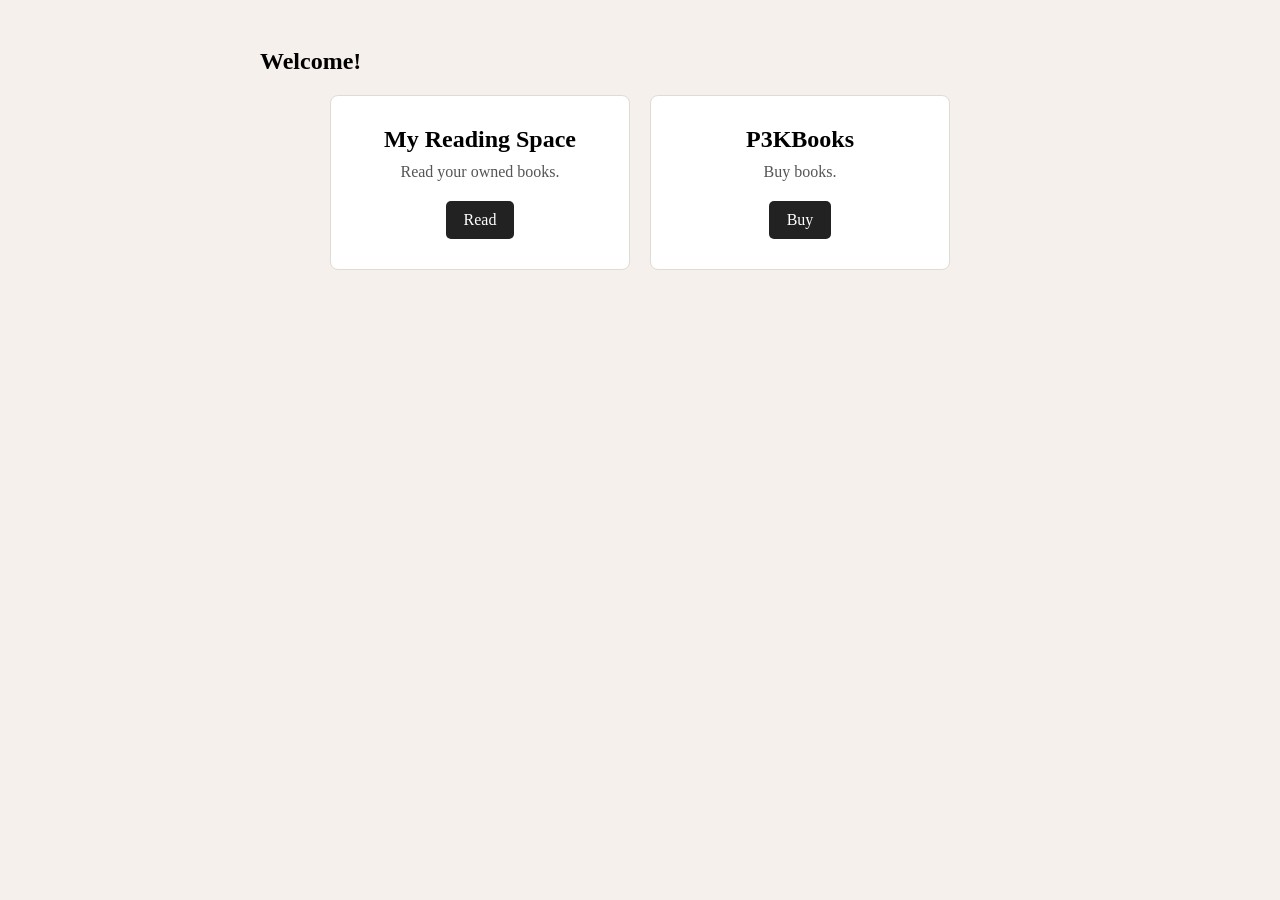
==== index.html @ b9cc2211 "Landing page added" ====
<!DOCTYPE html>
<html lang="en">
<head>
<meta charset="UTF-8">
<meta name="viewport" content="width=device-width, initial-scale=1.0">
<title>P3KBooks-Landing</title>

<style>
*{margin:0;padding:0;box-sizing:border-box}
body{background:#f5f0eb;font-family:Georgia,"Times New Roman",serif}
.header{display:flex;justify-content:center;gap:70px;font-weight:600;background:#fff;padding:50px}
a{text-decoration:none;color:#000}
section{max-width:760px;margin:48px auto}
h1{margin-bottom:20px}
.shelff{display:flex;justify-content:center;gap:20px;flex-wrap:wrap}
.card{
    width:300px;
    background:#fff;
    border:1px solid #e0dbd5;
    border-radius:8px;
    padding:30px;
    text-align:center;
}
.card h2{margin-bottom:10px}
.card p{margin-bottom:20px;color:#555}
.btn{
    display:inline-block;
    background:#222;
    color:#fff;
    padding:10px 18px;
    border-radius:5px;
}
</style>
</head>
<body>


<section>
<h1>Welcome!</h1>

<div class="shelff">

<div class="card">
<h2>My Reading Space</h2>
<p>Read your owned books.</p>
<a class="btn" href="https://inyangpatrick-ak22-052.onrender.com" target="_blank">Read</a>
</div>

<div class="card">
<h2>P3KBooks</h2>
<p>Buy books.</p>
<a class="btn" href="https://book-retail-page.onrender.com">Buy</a>
</div>

</div>
</section>

</body>
</html>
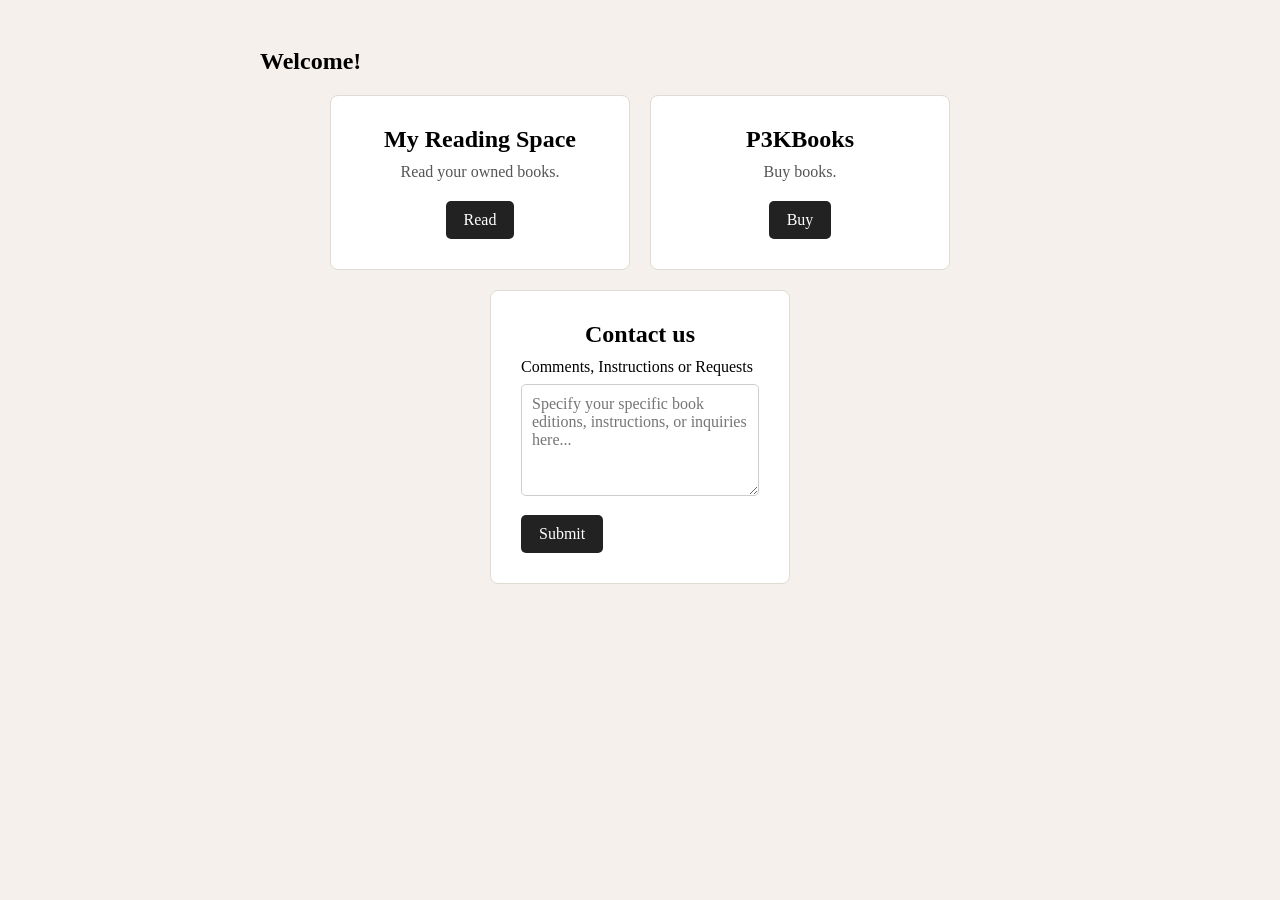
==== commit fa5dd231: "Form and portal link" ====
--- a/index.html
+++ b/index.html
@@ -8,8 +8,6 @@
 <style>
 *{margin:0;padding:0;box-sizing:border-box}
 body{background:#f5f0eb;font-family:Georgia,"Times New Roman",serif}
-.header{display:flex;justify-content:center;gap:70px;font-weight:600;background:#fff;padding:50px}
-a{text-decoration:none;color:#000}
 section{max-width:760px;margin:48px auto}
 h1{margin-bottom:20px}
 .shelff{display:flex;justify-content:center;gap:20px;flex-wrap:wrap}
@@ -19,23 +17,51 @@
     border:1px solid #e0dbd5;
     border-radius:8px;
     padding:30px;
-    text-align:center;
 }
-.card h2{margin-bottom:10px}
-.card p{margin-bottom:20px;color:#555}
+.card h2{margin-bottom:10px;text-align:center}
+.card p{margin-bottom:20px;color:#555;text-align:center}
 .btn{
     display:inline-block;
     background:#222;
     color:#fff;
     padding:10px 18px;
     border-radius:5px;
+    text-decoration:none;
+}
+.card .btn{
+    display:block;
+    width:fit-content;
+    margin:0 auto;
+}
+label{
+    display:block;
+    margin-bottom:8px;
+}
+textarea{
+    width:100%;
+    padding:10px;
+    margin-bottom:15px;
+    border:1px solid #ccc;
+    border-radius:5px;
+    resize:vertical;
+    font:inherit;
+}
+button{
+    background:#222;
+    color:#fff;
+    border:none;
+    padding:10px 18px;
+    border-radius:5px;
+    cursor:pointer;
+    font:inherit;
 }
 </style>
 </head>
+
 <body>
 
+<section>
 
-<section>
 <h1>Welcome!</h1>
 
 <div class="shelff">
@@ -52,7 +78,27 @@
 <a class="btn" href="https://book-retail-page.onrender.com">Buy</a>
 </div>
 
+<div class="card">
+<h2>Contact us</h2>
+
+<form action="https://formspree.io/f/mwvgkpag" method="POST">
+
+<label for="owner-message">Comments, Instructions or Requests</label>
+
+<textarea
+id="owner-message"
+name="message"
+rows="5"
+placeholder="Specify your specific book editions, instructions, or inquiries here..."
+required></textarea>
+
+<button type="submit">Submit</button>
+
+</form>
 </div>
+
+</div>
+
 </section>
 
 </body>
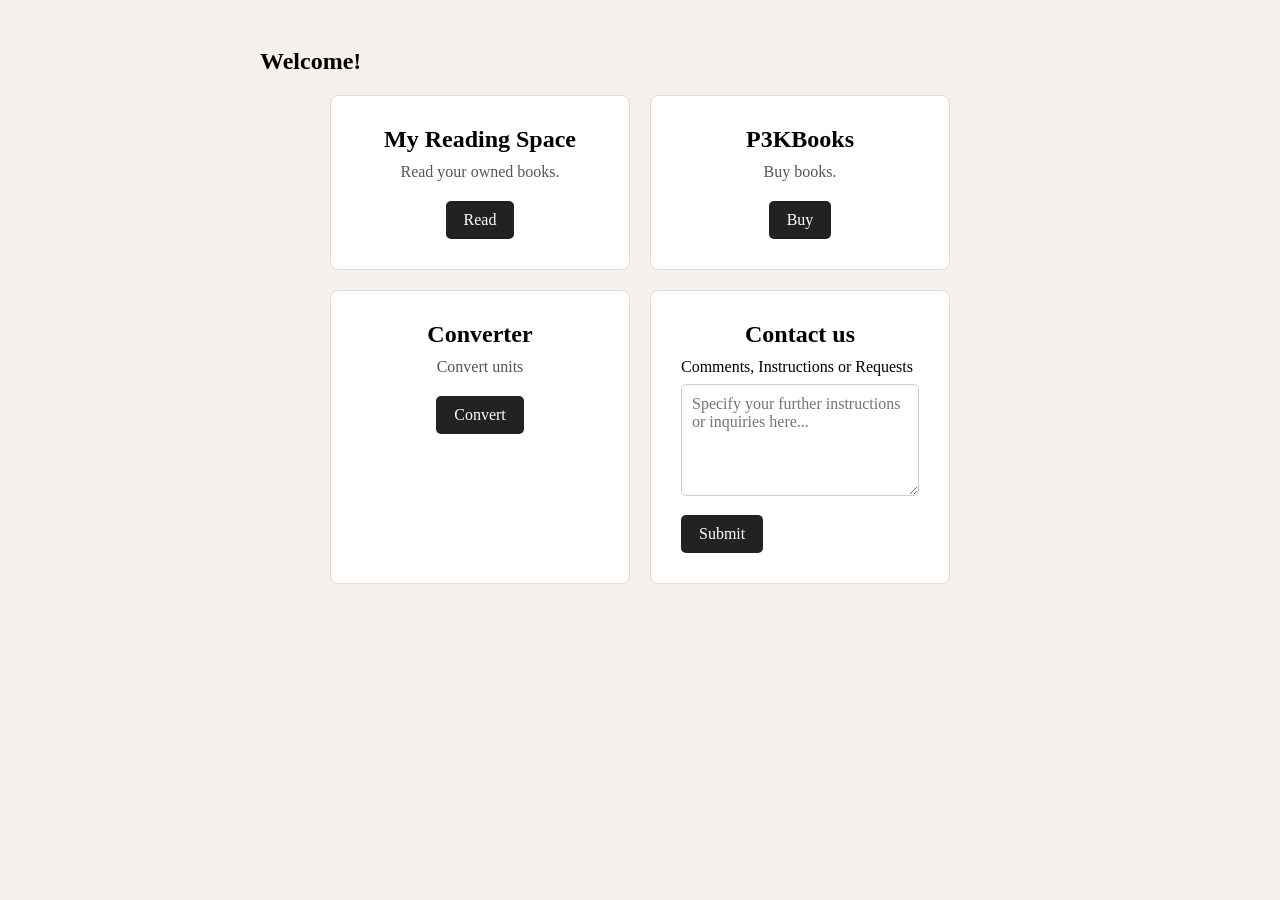
==== commit 3f0c0afd: "Added converter" ====
--- a/index.html
+++ b/index.html
@@ -1,105 +1,139 @@
-<!DOCTYPE html>
+<!doctype html>
 <html lang="en">
+
 <head>
-<meta charset="UTF-8">
-<meta name="viewport" content="width=device-width, initial-scale=1.0">
-<title>P3KBooks-Landing</title>
+  <meta charset="UTF-8" />
+  <meta name="viewport" content="width=device-width, initial-scale=1.0" />
+  <title>P3KBooks-Landing</title>
 
-<style>
-*{margin:0;padding:0;box-sizing:border-box}
-body{background:#f5f0eb;font-family:Georgia,"Times New Roman",serif}
-section{max-width:760px;margin:48px auto}
-h1{margin-bottom:20px}
-.shelff{display:flex;justify-content:center;gap:20px;flex-wrap:wrap}
-.card{
-    width:300px;
-    background:#fff;
-    border:1px solid #e0dbd5;
-    border-radius:8px;
-    padding:30px;
-}
-.card h2{margin-bottom:10px;text-align:center}
-.card p{margin-bottom:20px;color:#555;text-align:center}
-.btn{
-    display:inline-block;
-    background:#222;
-    color:#fff;
-    padding:10px 18px;
-    border-radius:5px;
-    text-decoration:none;
-}
-.card .btn{
-    display:block;
-    width:fit-content;
-    margin:0 auto;
-}
-label{
-    display:block;
-    margin-bottom:8px;
-}
-textarea{
-    width:100%;
-    padding:10px;
-    margin-bottom:15px;
-    border:1px solid #ccc;
-    border-radius:5px;
-    resize:vertical;
-    font:inherit;
-}
-button{
-    background:#222;
-    color:#fff;
-    border:none;
-    padding:10px 18px;
-    border-radius:5px;
-    cursor:pointer;
-    font:inherit;
-}
-</style>
+  <style>
+    * {
+      margin: 0;
+      padding: 0;
+      box-sizing: border-box;
+    }
+
+    body {
+      background: #f5f0eb;
+      font-family: Georgia, "Times New Roman", serif;
+    }
+
+    section {
+      max-width: 760px;
+      margin: 48px auto;
+    }
+
+    h1 {
+      margin-bottom: 20px;
+    }
+
+    .shelff {
+      display: flex;
+      justify-content: center;
+      gap: 20px;
+      flex-wrap: wrap;
+    }
+
+    .card {
+      width: 300px;
+      background: #fff;
+      border: 1px solid #e0dbd5;
+      border-radius: 8px;
+      padding: 30px;
+    }
+
+    .card h2 {
+      margin-bottom: 10px;
+      text-align: center;
+    }
+
+    .card p {
+      margin-bottom: 20px;
+      color: #555;
+      text-align: center;
+    }
+
+    .btn {
+      display: inline-block;
+      background: #222;
+      color: #fff;
+      padding: 10px 18px;
+      border-radius: 5px;
+      text-decoration: none;
+    }
+
+    .card .btn {
+      display: block;
+      width: fit-content;
+      margin: 0 auto;
+    }
+
+    label {
+      display: block;
+      margin-bottom: 8px;
+    }
+
+    textarea {
+      width: 100%;
+      padding: 10px;
+      margin-bottom: 15px;
+      border: 1px solid #ccc;
+      border-radius: 5px;
+      resize: vertical;
+      font: inherit;
+    }
+
+    button {
+      background: #222;
+      color: #fff;
+      border: none;
+      padding: 10px 18px;
+      border-radius: 5px;
+      cursor: pointer;
+      font: inherit;
+    }
+  </style>
 </head>
 
 <body>
+  <section>
+    <h1>Welcome!</h1>
 
-<section>
+    <div class="shelff">
+      <div class="card">
+        <h2>My Reading Space</h2>
+        <p>Read your owned books.</p>
+        <a class="btn" href="https://inyangpatrick-ak22-052.onrender.com" target="_blank">Read</a>
+      </div>
 
-<h1>Welcome!</h1>
+      <div class="card">
+        <h2>P3KBooks</h2>
+        <p>Buy books.</p>
+        <a class="btn" href="https://book-retail-page.onrender.com">Buy</a>
+      </div>
 
-<div class="shelff">
+      <div class="card">
+        <h2>Converter</h2>
+        <p>Convert units</p>
+        <a class="btn" href="convert.html" target="_blank">Convert</a>
+      </div>
 
-<div class="card">
-<h2>My Reading Space</h2>
-<p>Read your owned books.</p>
-<a class="btn" href="https://inyangpatrick-ak22-052.onrender.com" target="_blank">Read</a>
-</div>
+      <div class="card">
+        <h2>Contact us</h2>
 
-<div class="card">
-<h2>P3KBooks</h2>
-<p>Buy books.</p>
-<a class="btn" href="https://book-retail-page.onrender.com">Buy</a>
-</div>
+        <form action="https://formspree.io/f/mwvgkpag" method="POST">
+          <label for="owner-message">Comments, Instructions or Requests</label>
 
-<div class="card">
-<h2>Contact us</h2>
+          <textarea id="owner-message" name="message" rows="5"
+            placeholder="Specify your further instructions or inquiries here..." required></textarea>
 
-<form action="https://formspree.io/f/mwvgkpag" method="POST">
+          <button type="submit">Submit</button>
+        </form>
+      </div>
 
-<label for="owner-message">Comments, Instructions or Requests</label>
 
-<textarea
-id="owner-message"
-name="message"
-rows="5"
-placeholder="Specify your specific book editions, instructions, or inquiries here..."
-required></textarea>
+    </div>
+  </section>
+</body>
 
-<button type="submit">Submit</button>
-
-</form>
-</div>
-
-</div>
-
-</section>
-
-</body>
-</html>
+</html>
